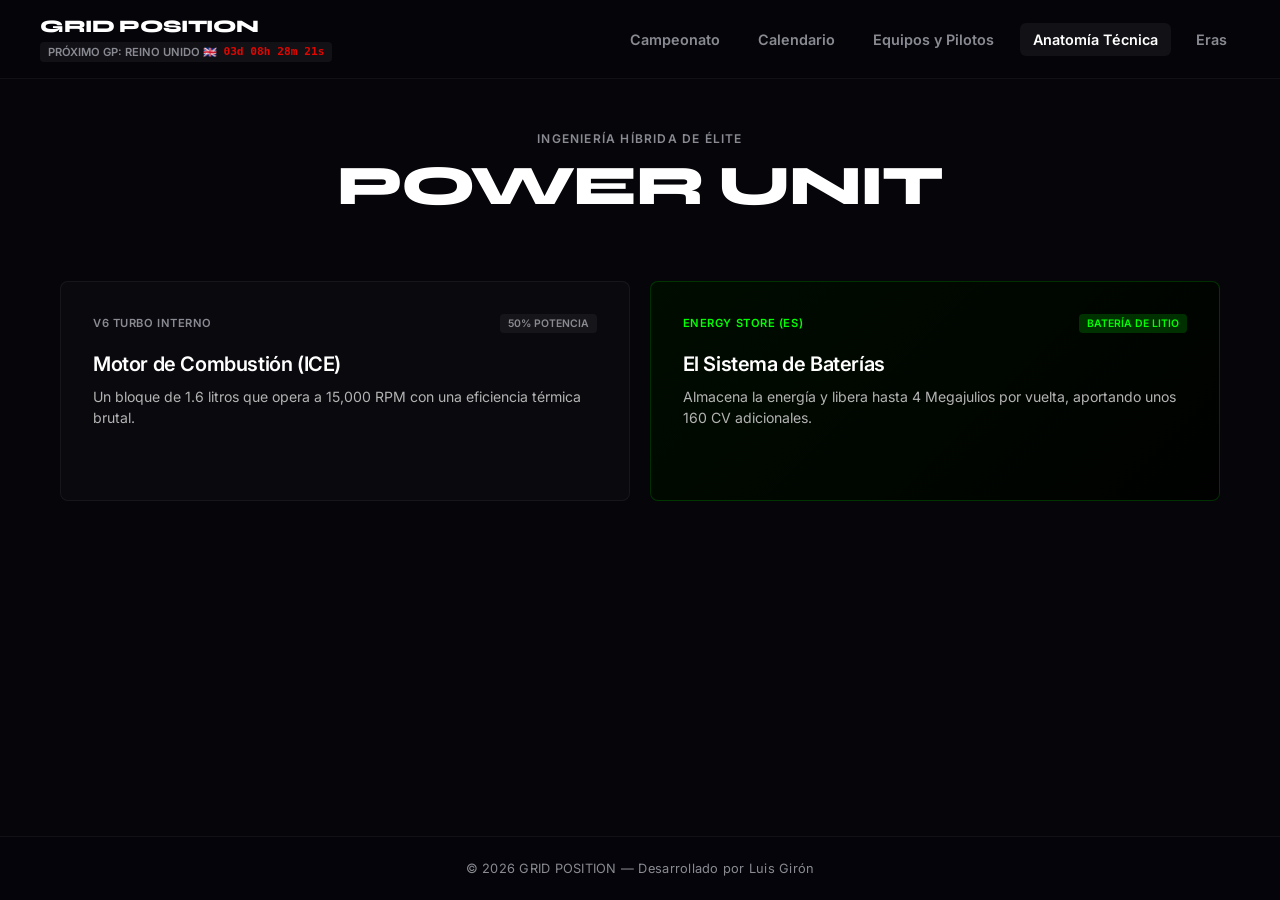
==== anatomia.html @ 63396f9e "Add files via upload" ====
<!DOCTYPE html>
<html lang="es">
<head>
    <meta charset="UTF-8">
    <meta name="viewport" content="width=device-width, initial-scale=1.0">
    <title>Anatomía Técnica — GRID POSITION</title>
    <link rel="stylesheet" href="style.css">
    <link rel="preconnect" href="https://fonts.googleapis.com">
    <link rel="preconnect" href="https://fonts.gstatic.com" crossorigin>
    <link href="https://fonts.googleapis.com/css2?family=Inter:wght@300;400;600&family=Syne:wght@800&display=swap" rel="stylesheet">
</head>
<body>

    <header class="header">
        <div class="container header-layout">
            <div class="header-left">
                <a href="index.html" class="logo">GRID POSITION</a>
                <div class="countdown-widget">
                    <span class="next-race-label">PRÓXIMO GP: REINO UNIDO 🇬🇧</span>
                    <span id="countdown-timer">00d 00h 00m 00s</span>
                </div>
            </div>

            <input type="checkbox" id="menu-toggle" class="menu-checkbox">
            <label for="menu-toggle" class="hamburger-btn">
                <span class="line"></span>
                <span class="line"></span>
            </label>

            <nav class="nav-menu">
                <a href="index.html" class="nav-link">Campeonato</a>
                <a href="calendario.html" class="nav-link">Calendario</a>
                <a href="equipos.html" class="nav-link">Equipos y Pilotos</a>
                <a href="anatomia.html" class="nav-link active">Anatomía Técnica</a>
                <a href="eras.html" class="nav-link">Eras</a>
            </nav>
        </div>
    </header>

    <main>
        <section class="hero-project">
            <div class="container">
                <span class="hero-tag">INGENIERÍA HÍBRIDA DE ÉLITE</span>
                <h1 class="hero-title">POWER UNIT</h1>
            </div>
        </section>

        <section class="section">
            <div class="container">
                <div class="tech-grid">
                    <div class="card-container tech-card">
                        <div class="tech-header">
                            <span class="tech-spec">V6 TURBO INTERNO</span>
                            <span class="tech-percentage">50% POTENCIA</span>
                        </div>
                        <h2 class="component-title">Motor de Combustión (ICE)</h2>
                        <p class="component-description">Un bloque de 1.6 litros que opera a 15,000 RPM con una eficiencia térmica brutal.</p>
                    </div>
                    <div class="card-container tech-card highlight-tech">
                        <div class="tech-header">
                            <span class="tech-spec" style="color: #00ff00;">ENERGY STORE (ES)</span>
                            <span class="tech-percentage" style="background: rgba(0, 225, 0, 0.2); color: #00ff00;">BATERÍA DE LITIO</span>
                        </div>
                        <h2 class="component-title">El Sistema de Baterías</h2>
                        <p class="component-description">Almacena la energía y libera hasta 4 Megajulios por vuelta, aportando unos 160 CV adicionales.</p>
                    </div>
                </div>
            </div>
        </section>
    </main>

    <footer class="footer">
        <div class="container">
            <p>&copy; 2026 GRID POSITION — Desarrollado por Luis Girón</p>
        </div>
    </footer>

    <script src="script.js"></script>
</body>
</html>
---- style.css ----
/* ==========================================================================
   1. VARIABLES, CONFIGURACIÓN BASE Y REINICIO (RESET)
   ========================================================================== */
:root {
    --bg-dark: #05050a;
    --text-pure: #ffffff;
    --text-muted: #8a8a93;
    --border-soft: rgba(254, 255, 255, 0.05);
    --font-sans: 'Inter', sans-serif;
    --font-display: 'Syne', sans-serif;
}

* {
    margin: 0;
    padding: 0;
    box-sizing: border-box;
}

body {
    background-color: var(--bg-dark);
    color: var(--text-pure);
    font-family: var(--font-sans);
    min-height: 100vh;
    display: flex;
    flex-direction: column;
    overflow-x: hidden;
    -webkit-font-smoothing: antialiased;
}

main {
    flex-grow: 1;
}

.container {
    width: 100%;
    max-width: 1200px;
    margin: 0 auto;
    padding: 0 1.25rem;
}

.card-container {
    background-color: rgba(254, 255, 255, 0.02);
    border-radius: 8px;
    padding: 1.5rem;
    transition: transform 0.2s, border-color 0.2s;
}

@media (min-width: 768px) {
    .card-container { padding: 2rem; }
}

.table-responsive-container {
    width: 100%;
    overflow-x: auto;
    -webkit-overflow-scrolling: touch;
    margin-bottom: 1.5rem;
}

/* ==========================================================================
   2. HEADER GLOBAL Y MENÚ HAMBURGUESA INTEGRADO (CSS PURO)
   ========================================================================== */
.header {
    border-bottom: 1px solid var(--border-soft);
    background-color: rgba(5, 5, 10, 0.95);
    backdrop-filter: blur(12px);
    -webkit-backdrop-filter: blur(12px);
    position: sticky;
    top: 0;
    z-index: 100;
}

.header-layout {
    display: flex;
    flex-direction: row;
    justify-content: space-between;
    align-items: center;
    padding: 1rem 0;
    position: relative;
}

.header-left {
    display: flex;
    flex-direction: column;
    align-items: flex-start;
    gap: 0.3rem;
}

.logo {
    font-family: var(--font-display);
    font-weight: 800;
    font-size: 1.1rem;
    color: var(--text-pure);
    text-decoration: none;
    letter-spacing: -0.02em;
}

.countdown-widget {
    display: flex;
    align-items: center;
    gap: 0.4rem;
    background-color: rgba(254, 255, 255, 0.05);
    padding: 0.2rem 0.5rem;
    border-radius: 4px;
    font-size: 0.7rem;
}

.next-race-label { color: var(--text-muted); font-weight: 600; }
#countdown-timer { font-family: monospace; font-weight: 600; color: #e10600; }

/* Controladores mecánicos de la hamburguesa */
.menu-checkbox { display: none; }

.hamburger-btn {
    display: flex;
    flex-direction: column;
    justify-content: space-between;
    width: 24px;
    height: 14px;
    cursor: pointer;
    z-index: 110;
}

.hamburger-btn .line {
    width: 100%;
    height: 2px;
    background-color: var(--text-pure);
    border-radius: 2px;
    transition: transform 0.3s, opacity 0.3s;
}

.nav-menu {
    position: absolute;
    top: 100%;
    left: 0;
    width: 100%;
    background-color: #05050a;
    border-bottom: 1px solid var(--border-soft);
    display: flex;
    flex-direction: column;
    gap: 0.5rem;
    padding: 1.5rem;
    opacity: 0;
    visibility: hidden;
    transform: translateY(-10px);
    transition: opacity 0.3s, transform 0.3s, visibility 0.3s;
}

.nav-link {
    color: var(--text-muted);
    text-decoration: none;
    font-size: 0.95rem;
    font-weight: 600;
    padding: 0.8rem 1rem;
    border-radius: 6px;
    width: 100%;
    display: block;
}

.nav-link:hover, 
.nav-link.active {
    color: var(--text-pure);
    background-color: rgba(254, 255, 255, 0.05);
}

/* Ejecución al pulsar */
.menu-checkbox:checked ~ .nav-menu {
    opacity: 1;
    visibility: visible;
    transform: translateY(0);
}

.menu-checkbox:checked ~ .hamburger-btn .line:nth-child(1) { transform: translateY(6px) rotate(45deg); }
.menu-checkbox:checked ~ .hamburger-btn .line:nth-child(2) { transform: translateY(-6px) rotate(-45deg); }

/* Adaptación a PC */
@media (min-width: 900px) {
    .hamburger-btn { display: none; }
    .nav-menu {
        position: static;
        width: auto;
        background-color: transparent;
        border-bottom: none;
        flex-direction: row;
        gap: 0.8rem;
        padding: 0;
        opacity: 1;
        visibility: visible;
        transform: translateY(0);
    }
    .nav-link { font-size: 0.9rem; padding: 0.5rem 0.8rem; width: auto; display: inline-block; }
}

/* ==========================================================================
   3. SECCIONES COMUNES Y HERO
   ========================================================================== */
.hero-project { padding: 3rem 0 2rem 0; text-align: center; }
.hero-tag { font-size: 0.75rem; font-weight: 600; color: var(--text-muted); letter-spacing: 0.1em; text-transform: uppercase; }
.hero-title { font-size: clamp(1.8rem, 7vw, 3.5rem); font-family: var(--font-display); font-weight: 800; line-height: 1.1; margin-top: 0.5rem; letter-spacing: -0.03em; }
.section { padding: 2rem 0 4rem 0; }

/* ==========================================================================
   PÁGINA 1: ESTILOS DEL CAMPEONATO (TABLAS)
   ========================================================================== */
.f1-table { width: 100%; border-collapse: collapse; text-align: left; font-size: 0.9rem; min-width: 500px; }
.f1-table th, .f1-table td { padding: 1rem; border-bottom: 1px solid var(--border-soft); }
.f1-table th { font-family: var(--font-display); font-weight: 800; font-size: 0.75rem; text-transform: uppercase; color: var(--text-muted); letter-spacing: 0.05em; }
.f1-table tbody tr:hover { background-color: rgba(254, 255, 255, 0.01); }

/* ==========================================================================
   PÁGINA 2: ESTILOS DEL CALENDARIO
   ========================================================================== */
.calendar-layout { display: grid; grid-template-columns: 1fr; gap: 1.2rem; }
@media (min-width: 650px) { .calendar-layout { grid-template-columns: repeat(2, 1fr); } }
@media (min-width: 1024px) { .calendar-layout { grid-template-columns: repeat(3, 1fr); } }

/* ==========================================================================
   PÁGINA 3: ESTILOS DE ANATOMÍA TÉCNICA
   ========================================================================== */
.tech-grid { display: grid; grid-template-columns: 1fr; gap: 1.2rem; }
@media (min-width: 650px) { .tech-grid { grid-template-columns: 1fr 1fr; } }
.tech-card { display: flex; flex-direction: column; justify-content: flex-start; min-height: 220px; border: 1px solid var(--border-soft); }
.highlight-tech { border: 1px solid rgba(0, 225, 0, 0.2); background: linear-gradient(135deg, #000c00 0%, #000100 100%); }
.tech-header { display: flex; justify-content: space-between; align-items: center; margin-bottom: 1.2rem; }
.tech-spec { font-size: 0.7rem; font-weight: 600; color: var(--text-muted); letter-spacing: 0.05em; }
.tech-percentage { font-size: 0.65rem; font-weight: 600; padding: 0.2rem 0.5rem; border-radius: 4px; background-color: rgba(254, 255, 255, 0.05); color: var(--text-muted); }
.component-title { font-size: 1.25rem; font-weight: 600; letter-spacing: -0.02em; margin-bottom: 0.6rem; }
.component-description { font-size: 0.88rem; line-height: 1.5; color: #b3b3b3; }

/* ==========================================================================
   PÁGINA 4: ESTILOS DE ERAS
   ========================================================================== */
.eras-layout { display: grid; grid-template-columns: 1fr; gap: 1.5rem; }
@media (min-width: 992px) { .eras-layout { grid-template-columns: 1fr 1fr; gap: 2.5rem; } }
.era-card { display: flex; flex-direction: column; justify-content: space-between; min-height: 300px; border: 1px solid var(--border-soft); }
.highlight-era { border: 1px solid rgba(225, 6, 0, 0.15); background: linear-gradient(135deg, #150202 0%, #000100 100%); }
.era-header { display: flex; justify-content: space-between; align-items: center; margin-bottom: 1.2rem; }
.era-years { font-size: 0.75rem; font-weight: 600; color: var(--text-muted); letter-spacing: 0.05em; }
.era-badge { font-size: 0.65rem; font-weight: 600; padding: 0.2rem 0.5rem; border-radius: 4px; }
.classic-badge { background-color: rgba(254, 255, 255, 0.05); color: var(--text-muted); }
.modern-badge { background-color: rgba(225, 6, 0, 0.15); color: #e10600; }
.era-title-text { font-size: 1.3rem; font-weight: 600; letter-spacing: -0.02em; margin-bottom: 0.8rem; }
.era-description { font-size: 0.88rem; line-height: 1.5; color: #b3b3b3; margin-bottom: 1.5rem; flex-grow: 1; }

/* ==========================================================================
   PÁGINA 5: ESTILOS DE EQUIPOS Y PILOTOS
   ========================================================================== */
.grid-teams { display: grid; grid-template-columns: 1fr; gap: 1.5rem; }
@media (min-width: 650px) { .grid-teams { grid-template-columns: 1fr 1fr; } }
.team-card { border: 1px solid var(--border-soft); border-radius: 8px; display: flex; flex-direction: column; justify-content: space-between; min-height: 250px; }

.bg-redbull  { background: linear-gradient(135deg, #071221 0%, #020205 100%); border-left: 4px solid #3671c6; }
.bg-ferrari  { background: linear-gradient(135deg, #1f0202 0%, #020205 100%); border-left: 4px solid #e10600; }
.bg-mclaren  { background: linear-gradient(135deg, #1f1002 0%, #020205 100%); border-left: 4px solid #ff8000; }
.bg-mercedes { background: linear-gradient(135deg, #021f1b 0%, #020205 100%); border-left: 4px solid #27f4d2; }
.bg-aston    { background: linear-gradient(135deg, #011410 0%, #020205 100%); border-left: 4px solid #006f62; }
.bg-vcarb    { background: linear-gradient(135deg, #0a1433 0%, #020205 100%); border-left: 4px solid #5269ff; }
.bg-haas     { background: linear-gradient(135deg, #141417 0%, #020205 100%); border-left: 4px solid #ef1b24; }
.bg-alpine   { background: linear-gradient(135deg, #02141f 0%, #020205 100%); border-left: 4px solid #ff87bc; }
.bg-williams { background: linear-gradient(135deg, #030d1c 0%, #020205 100%); border-left: 4px solid #00a0de; }
.bg-sauber   { background: linear-gradient(135deg, #0b1a02 0%, #020205 100%); border-left: 4px solid #52e213; }

.team-info { margin-bottom: 1.2rem; }
.team-header-main { display: flex; justify-content: space-between; align-items: flex-start; gap: 0.5rem; }
.team-name { font-size: 1.2rem; font-weight: 600; letter-spacing: -0.02em; line-height: 1.2; }
.team-total-points { font-size: 0.85rem; font-weight: 800; font-family: var(--font-display); color: var(--text-pure); background-color: rgba(254, 255, 255, 0.08); padding: 0.25rem 0.5rem; border-radius: 4px; white-space: nowrap; }
.team-base { font-size: 0.78rem; color: var(--text-muted); margin-top: 0.3rem; }
.drivers-list { display: flex; flex-direction: column; gap: 1rem; border-top: 1px solid rgba(254, 255, 255, 0.08); padding-top: 1rem; }
.driver-card-inner { display: flex; flex-direction: column; }
.driver-main-row { display: flex; justify-content: space-between; align-items: center; }
.driver-name { font-size: 0.9rem; font-weight: 600; color: var(--text-pure); }
.driver-pts { font-size: 0.85rem; font-family: monospace; color: #c5c5ca; }
.driver-last-win { font-size: 0.72rem; color: var(--text-muted); font-style: italic; margin-top: 0.1rem; }

/* ==========================================================================
   6. FOOTER GLOBAL
   ========================================================================== */
.footer { border-top: 1px solid var(--border-soft); padding: 1.5rem 0; text-align: center; background-color: rgba(5, 5, 10, 0.5); }
.footer p { font-size: 0.8rem; color: var(--text-muted); font-weight: 400; letter-spacing: 0.02em; }
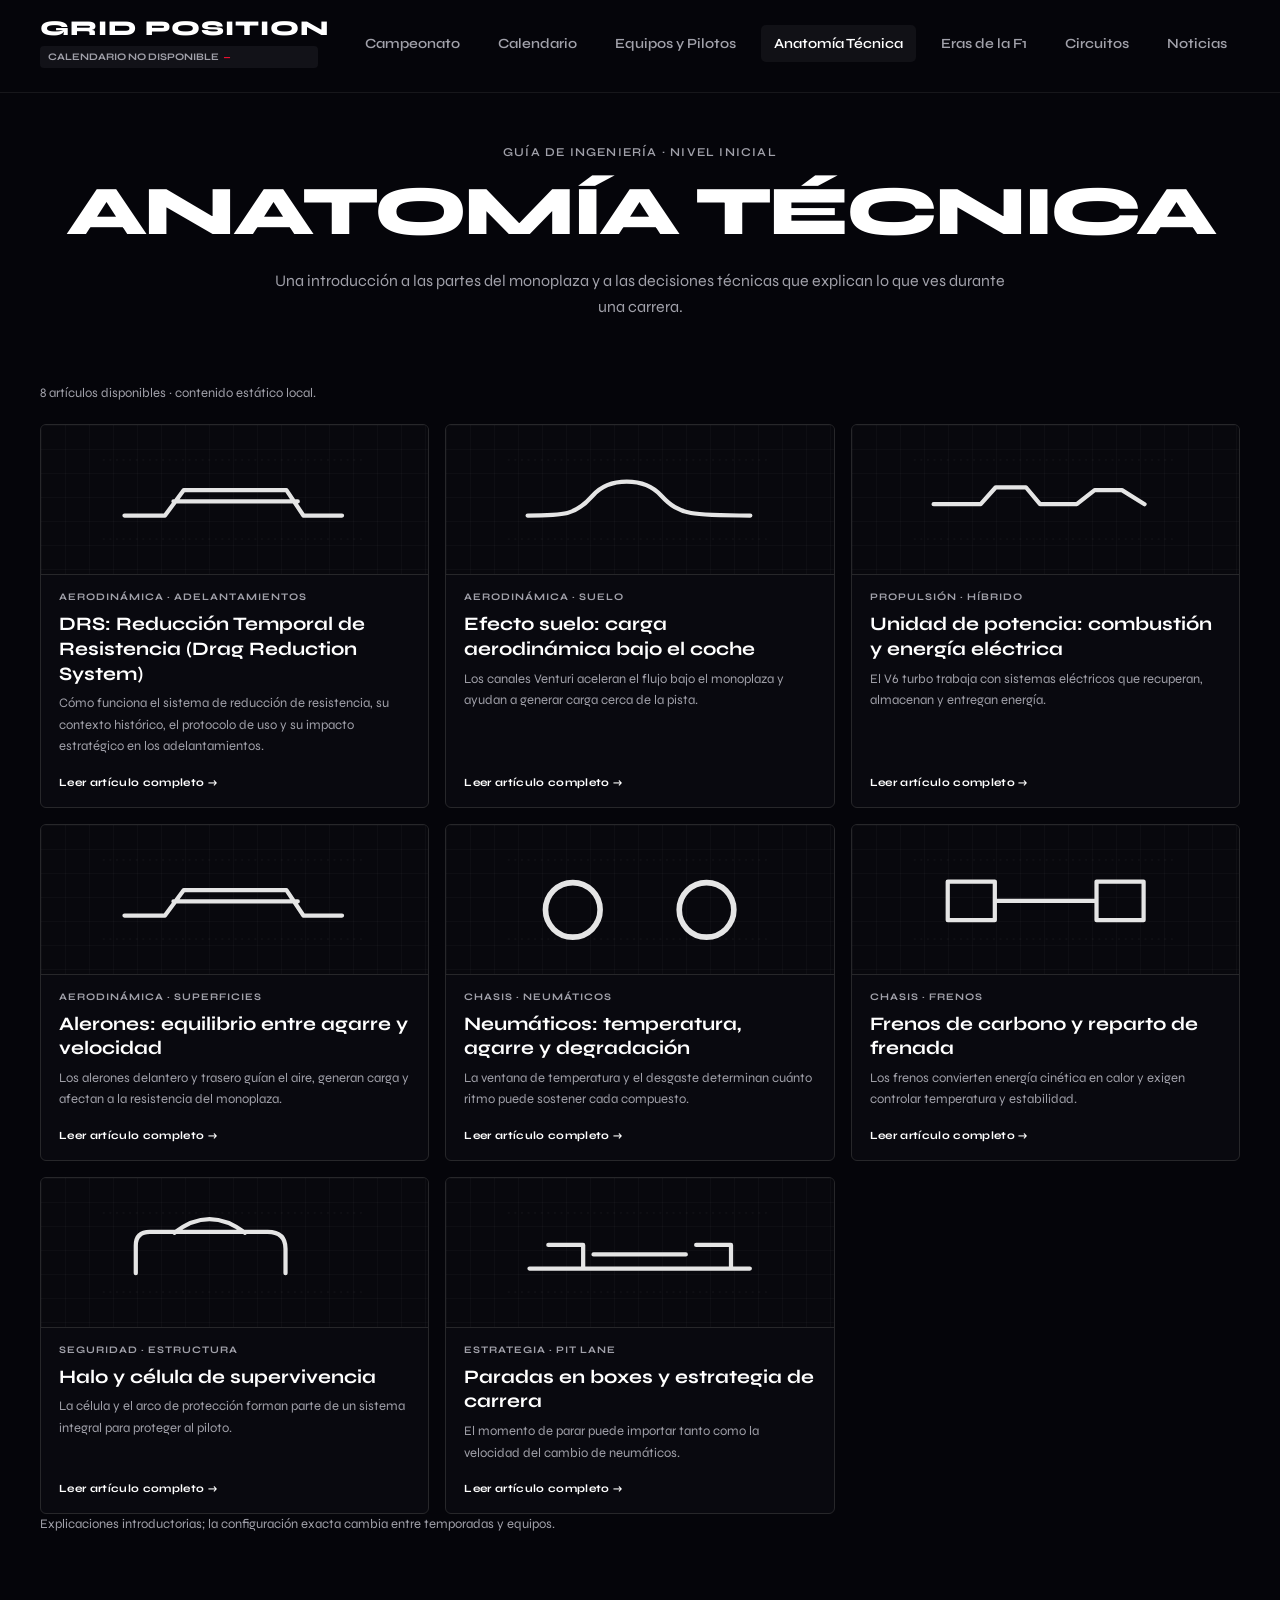
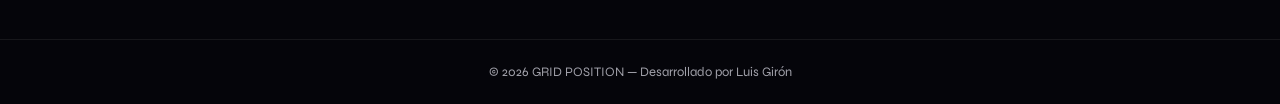
==== commit 024438ae: "Replace site with current GridPosition project" ====
--- a/anatomia.html
+++ b/anatomia.html
@@ -1,80 +1,27 @@
-<!DOCTYPE html>
-<html lang="es">
-<head>
-    <meta charset="UTF-8">
-    <meta name="viewport" content="width=device-width, initial-scale=1.0">
-    <title>Anatomía Técnica — GRID POSITION</title>
-    <link rel="stylesheet" href="style.css">
-    <link rel="preconnect" href="https://fonts.googleapis.com">
-    <link rel="preconnect" href="https://fonts.gstatic.com" crossorigin>
-    <link href="https://fonts.googleapis.com/css2?family=Inter:wght@300;400;600&family=Syne:wght@800&display=swap" rel="stylesheet">
-</head>
-<body>
-
-    <header class="header">
-        <div class="container header-layout">
-            <div class="header-left">
-                <a href="index.html" class="logo">GRID POSITION</a>
-                <div class="countdown-widget">
-                    <span class="next-race-label">PRÓXIMO GP: REINO UNIDO 🇬🇧</span>
-                    <span id="countdown-timer">00d 00h 00m 00s</span>
-                </div>
-            </div>
-
-            <input type="checkbox" id="menu-toggle" class="menu-checkbox">
-            <label for="menu-toggle" class="hamburger-btn">
-                <span class="line"></span>
-                <span class="line"></span>
-            </label>
-
-            <nav class="nav-menu">
-                <a href="index.html" class="nav-link">Campeonato</a>
-                <a href="calendario.html" class="nav-link">Calendario</a>
-                <a href="equipos.html" class="nav-link">Equipos y Pilotos</a>
-                <a href="anatomia.html" class="nav-link active">Anatomía Técnica</a>
-                <a href="eras.html" class="nav-link">Eras</a>
-            </nav>
-        </div>
-    </header>
-
-    <main>
-        <section class="hero-project">
-            <div class="container">
-                <span class="hero-tag">INGENIERÍA HÍBRIDA DE ÉLITE</span>
-                <h1 class="hero-title">POWER UNIT</h1>
-            </div>
-        </section>
-
-        <section class="section">
-            <div class="container">
-                <div class="tech-grid">
-                    <div class="card-container tech-card">
-                        <div class="tech-header">
-                            <span class="tech-spec">V6 TURBO INTERNO</span>
-                            <span class="tech-percentage">50% POTENCIA</span>
-                        </div>
-                        <h2 class="component-title">Motor de Combustión (ICE)</h2>
-                        <p class="component-description">Un bloque de 1.6 litros que opera a 15,000 RPM con una eficiencia térmica brutal.</p>
-                    </div>
-                    <div class="card-container tech-card highlight-tech">
-                        <div class="tech-header">
-                            <span class="tech-spec" style="color: #00ff00;">ENERGY STORE (ES)</span>
-                            <span class="tech-percentage" style="background: rgba(0, 225, 0, 0.2); color: #00ff00;">BATERÍA DE LITIO</span>
-                        </div>
-                        <h2 class="component-title">El Sistema de Baterías</h2>
-                        <p class="component-description">Almacena la energía y libera hasta 4 Megajulios por vuelta, aportando unos 160 CV adicionales.</p>
-                    </div>
-                </div>
-            </div>
-        </section>
-    </main>
-
-    <footer class="footer">
-        <div class="container">
-            <p>&copy; 2026 GRID POSITION — Desarrollado por Luis Girón</p>
-        </div>
-    </footer>
-
-    <script src="script.js"></script>
-</body>
-</html>+<!doctype html>
+<html lang="es">
+<head>
+    <meta charset="utf-8"><meta name="viewport" content="width=device-width, initial-scale=1"><meta name="theme-color" content="#05050A">
+    <title>Anatomía técnica — GRID POSITION</title><link rel="icon" type="image/svg+xml" href="favicon.svg"><link rel="preconnect" href="https://fonts.googleapis.com"><link rel="preconnect" href="https://fonts.gstatic.com" crossorigin><link href="https://fonts.googleapis.com/css2?family=Syne:wght@400..800&display=swap" rel="stylesheet"><link rel="stylesheet" href="style.css">
+</head>
+<body class="static-content-page">
+    <a class="skip-link" href="#main-content">Saltar al contenido</a>
+    <header class="site-header"><div class="container header-inner">
+        <div class="brand-block"><a class="brand" href="index.html">GRID POSITION</a><div class="countdown-widget"><span class="next-race-label">Cargando archivo local…</span><span id="countdown-timer" class="countdown-value">—</span></div></div>
+        <input class="menu-checkbox" type="checkbox" id="menu-toggle" aria-label="Abrir menú"><label class="hamburger" for="menu-toggle" aria-hidden="true"><span></span><span></span><span class="sr-only">Menú</span></label>
+        <nav class="main-nav" aria-label="Navegación principal">
+            <a class="nav-link" href="index.html">Campeonato</a><a class="nav-link" href="calendario.html">Calendario</a><a class="nav-link" href="equipos.html">Equipos y Pilotos</a><a class="nav-link" href="anatomia.html" aria-current="page">Anatomía Técnica</a><a class="nav-link" href="eras.html">Eras de la F1</a><a class="nav-link" href="circuitos.html">Circuitos</a><a class="nav-link" href="noticias.html">Noticias</a>
+        </nav>
+    </div></header>
+    <main id="main-content">
+        <section class="hero"><div class="container"><span class="eyebrow">GUÍA DE INGENIERÍA · NIVEL INICIAL</span><h1 class="page-title">Anatomía técnica</h1><p class="page-intro">Una introducción a las partes del monoplaza y a las decisiones técnicas que explican lo que ves durante una carrera.</p></div></section>
+        <section class="section"><div class="container">
+            <p id="technology-status" class="data-status" role="status">Cargando guías técnicas locales…</p>
+            <div id="technology-list" class="blog-grid"></div>
+            <p class="data-note">Explicaciones introductorias; la configuración exacta cambia entre temporadas y equipos.</p>
+        </div></section>
+    </main>
+    <footer class="footer"><div class="container"><p>© 2026 GRID POSITION — Desarrollado por Luis Girón</p></div></footer>
+    <script src="f1-data.js"></script><script src="blog-data.js"></script><script src="site.js"></script>
+</body>
+</html>
--- a/style.css
+++ b/style.css
@@ -1,278 +1,447 @@
-/* ==========================================================================
-   1. VARIABLES, CONFIGURACIÓN BASE Y REINICIO (RESET)
-   ========================================================================== */
-:root {
-    --bg-dark: #05050a;
-    --text-pure: #ffffff;
-    --text-muted: #8a8a93;
-    --border-soft: rgba(254, 255, 255, 0.05);
-    --font-sans: 'Inter', sans-serif;
-    --font-display: 'Syne', sans-serif;
-}
-
-* {
-    margin: 0;
-    padding: 0;
-    box-sizing: border-box;
-}
-
-body {
-    background-color: var(--bg-dark);
-    color: var(--text-pure);
-    font-family: var(--font-sans);
-    min-height: 100vh;
-    display: flex;
-    flex-direction: column;
-    overflow-x: hidden;
-    -webkit-font-smoothing: antialiased;
-}
-
-main {
-    flex-grow: 1;
-}
-
-.container {
-    width: 100%;
-    max-width: 1200px;
-    margin: 0 auto;
-    padding: 0 1.25rem;
-}
-
-.card-container {
-    background-color: rgba(254, 255, 255, 0.02);
-    border-radius: 8px;
-    padding: 1.5rem;
-    transition: transform 0.2s, border-color 0.2s;
-}
-
-@media (min-width: 768px) {
-    .card-container { padding: 2rem; }
-}
-
-.table-responsive-container {
-    width: 100%;
-    overflow-x: auto;
-    -webkit-overflow-scrolling: touch;
-    margin-bottom: 1.5rem;
-}
-
-/* ==========================================================================
-   2. HEADER GLOBAL Y MENÚ HAMBURGUESA INTEGRADO (CSS PURO)
-   ========================================================================== */
-.header {
-    border-bottom: 1px solid var(--border-soft);
-    background-color: rgba(5, 5, 10, 0.95);
-    backdrop-filter: blur(12px);
-    -webkit-backdrop-filter: blur(12px);
-    position: sticky;
-    top: 0;
-    z-index: 100;
-}
-
-.header-layout {
-    display: flex;
-    flex-direction: row;
-    justify-content: space-between;
-    align-items: center;
-    padding: 1rem 0;
-    position: relative;
-}
-
-.header-left {
-    display: flex;
-    flex-direction: column;
-    align-items: flex-start;
-    gap: 0.3rem;
-}
-
-.logo {
-    font-family: var(--font-display);
-    font-weight: 800;
-    font-size: 1.1rem;
-    color: var(--text-pure);
-    text-decoration: none;
-    letter-spacing: -0.02em;
-}
-
-.countdown-widget {
-    display: flex;
-    align-items: center;
-    gap: 0.4rem;
-    background-color: rgba(254, 255, 255, 0.05);
-    padding: 0.2rem 0.5rem;
-    border-radius: 4px;
-    font-size: 0.7rem;
-}
-
-.next-race-label { color: var(--text-muted); font-weight: 600; }
-#countdown-timer { font-family: monospace; font-weight: 600; color: #e10600; }
-
-/* Controladores mecánicos de la hamburguesa */
-.menu-checkbox { display: none; }
-
-.hamburger-btn {
-    display: flex;
-    flex-direction: column;
-    justify-content: space-between;
-    width: 24px;
-    height: 14px;
-    cursor: pointer;
-    z-index: 110;
-}
-
-.hamburger-btn .line {
-    width: 100%;
-    height: 2px;
-    background-color: var(--text-pure);
-    border-radius: 2px;
-    transition: transform 0.3s, opacity 0.3s;
-}
-
-.nav-menu {
-    position: absolute;
-    top: 100%;
-    left: 0;
-    width: 100%;
-    background-color: #05050a;
-    border-bottom: 1px solid var(--border-soft);
-    display: flex;
-    flex-direction: column;
-    gap: 0.5rem;
-    padding: 1.5rem;
-    opacity: 0;
-    visibility: hidden;
-    transform: translateY(-10px);
-    transition: opacity 0.3s, transform 0.3s, visibility 0.3s;
-}
-
-.nav-link {
-    color: var(--text-muted);
-    text-decoration: none;
-    font-size: 0.95rem;
-    font-weight: 600;
-    padding: 0.8rem 1rem;
-    border-radius: 6px;
-    width: 100%;
-    display: block;
-}
-
-.nav-link:hover, 
-.nav-link.active {
-    color: var(--text-pure);
-    background-color: rgba(254, 255, 255, 0.05);
-}
-
-/* Ejecución al pulsar */
-.menu-checkbox:checked ~ .nav-menu {
-    opacity: 1;
-    visibility: visible;
-    transform: translateY(0);
-}
-
-.menu-checkbox:checked ~ .hamburger-btn .line:nth-child(1) { transform: translateY(6px) rotate(45deg); }
-.menu-checkbox:checked ~ .hamburger-btn .line:nth-child(2) { transform: translateY(-6px) rotate(-45deg); }
-
-/* Adaptación a PC */
-@media (min-width: 900px) {
-    .hamburger-btn { display: none; }
-    .nav-menu {
-        position: static;
-        width: auto;
-        background-color: transparent;
-        border-bottom: none;
-        flex-direction: row;
-        gap: 0.8rem;
-        padding: 0;
-        opacity: 1;
-        visibility: visible;
-        transform: translateY(0);
-    }
-    .nav-link { font-size: 0.9rem; padding: 0.5rem 0.8rem; width: auto; display: inline-block; }
-}
-
-/* ==========================================================================
-   3. SECCIONES COMUNES Y HERO
-   ========================================================================== */
-.hero-project { padding: 3rem 0 2rem 0; text-align: center; }
-.hero-tag { font-size: 0.75rem; font-weight: 600; color: var(--text-muted); letter-spacing: 0.1em; text-transform: uppercase; }
-.hero-title { font-size: clamp(1.8rem, 7vw, 3.5rem); font-family: var(--font-display); font-weight: 800; line-height: 1.1; margin-top: 0.5rem; letter-spacing: -0.03em; }
-.section { padding: 2rem 0 4rem 0; }
-
-/* ==========================================================================
-   PÁGINA 1: ESTILOS DEL CAMPEONATO (TABLAS)
-   ========================================================================== */
-.f1-table { width: 100%; border-collapse: collapse; text-align: left; font-size: 0.9rem; min-width: 500px; }
-.f1-table th, .f1-table td { padding: 1rem; border-bottom: 1px solid var(--border-soft); }
-.f1-table th { font-family: var(--font-display); font-weight: 800; font-size: 0.75rem; text-transform: uppercase; color: var(--text-muted); letter-spacing: 0.05em; }
-.f1-table tbody tr:hover { background-color: rgba(254, 255, 255, 0.01); }
-
-/* ==========================================================================
-   PÁGINA 2: ESTILOS DEL CALENDARIO
-   ========================================================================== */
-.calendar-layout { display: grid; grid-template-columns: 1fr; gap: 1.2rem; }
-@media (min-width: 650px) { .calendar-layout { grid-template-columns: repeat(2, 1fr); } }
-@media (min-width: 1024px) { .calendar-layout { grid-template-columns: repeat(3, 1fr); } }
-
-/* ==========================================================================
-   PÁGINA 3: ESTILOS DE ANATOMÍA TÉCNICA
-   ========================================================================== */
-.tech-grid { display: grid; grid-template-columns: 1fr; gap: 1.2rem; }
-@media (min-width: 650px) { .tech-grid { grid-template-columns: 1fr 1fr; } }
-.tech-card { display: flex; flex-direction: column; justify-content: flex-start; min-height: 220px; border: 1px solid var(--border-soft); }
-.highlight-tech { border: 1px solid rgba(0, 225, 0, 0.2); background: linear-gradient(135deg, #000c00 0%, #000100 100%); }
-.tech-header { display: flex; justify-content: space-between; align-items: center; margin-bottom: 1.2rem; }
-.tech-spec { font-size: 0.7rem; font-weight: 600; color: var(--text-muted); letter-spacing: 0.05em; }
-.tech-percentage { font-size: 0.65rem; font-weight: 600; padding: 0.2rem 0.5rem; border-radius: 4px; background-color: rgba(254, 255, 255, 0.05); color: var(--text-muted); }
-.component-title { font-size: 1.25rem; font-weight: 600; letter-spacing: -0.02em; margin-bottom: 0.6rem; }
-.component-description { font-size: 0.88rem; line-height: 1.5; color: #b3b3b3; }
-
-/* ==========================================================================
-   PÁGINA 4: ESTILOS DE ERAS
-   ========================================================================== */
-.eras-layout { display: grid; grid-template-columns: 1fr; gap: 1.5rem; }
-@media (min-width: 992px) { .eras-layout { grid-template-columns: 1fr 1fr; gap: 2.5rem; } }
-.era-card { display: flex; flex-direction: column; justify-content: space-between; min-height: 300px; border: 1px solid var(--border-soft); }
-.highlight-era { border: 1px solid rgba(225, 6, 0, 0.15); background: linear-gradient(135deg, #150202 0%, #000100 100%); }
-.era-header { display: flex; justify-content: space-between; align-items: center; margin-bottom: 1.2rem; }
-.era-years { font-size: 0.75rem; font-weight: 600; color: var(--text-muted); letter-spacing: 0.05em; }
-.era-badge { font-size: 0.65rem; font-weight: 600; padding: 0.2rem 0.5rem; border-radius: 4px; }
-.classic-badge { background-color: rgba(254, 255, 255, 0.05); color: var(--text-muted); }
-.modern-badge { background-color: rgba(225, 6, 0, 0.15); color: #e10600; }
-.era-title-text { font-size: 1.3rem; font-weight: 600; letter-spacing: -0.02em; margin-bottom: 0.8rem; }
-.era-description { font-size: 0.88rem; line-height: 1.5; color: #b3b3b3; margin-bottom: 1.5rem; flex-grow: 1; }
-
-/* ==========================================================================
-   PÁGINA 5: ESTILOS DE EQUIPOS Y PILOTOS
-   ========================================================================== */
-.grid-teams { display: grid; grid-template-columns: 1fr; gap: 1.5rem; }
-@media (min-width: 650px) { .grid-teams { grid-template-columns: 1fr 1fr; } }
-.team-card { border: 1px solid var(--border-soft); border-radius: 8px; display: flex; flex-direction: column; justify-content: space-between; min-height: 250px; }
-
-.bg-redbull  { background: linear-gradient(135deg, #071221 0%, #020205 100%); border-left: 4px solid #3671c6; }
-.bg-ferrari  { background: linear-gradient(135deg, #1f0202 0%, #020205 100%); border-left: 4px solid #e10600; }
-.bg-mclaren  { background: linear-gradient(135deg, #1f1002 0%, #020205 100%); border-left: 4px solid #ff8000; }
-.bg-mercedes { background: linear-gradient(135deg, #021f1b 0%, #020205 100%); border-left: 4px solid #27f4d2; }
-.bg-aston    { background: linear-gradient(135deg, #011410 0%, #020205 100%); border-left: 4px solid #006f62; }
-.bg-vcarb    { background: linear-gradient(135deg, #0a1433 0%, #020205 100%); border-left: 4px solid #5269ff; }
-.bg-haas     { background: linear-gradient(135deg, #141417 0%, #020205 100%); border-left: 4px solid #ef1b24; }
-.bg-alpine   { background: linear-gradient(135deg, #02141f 0%, #020205 100%); border-left: 4px solid #ff87bc; }
-.bg-williams { background: linear-gradient(135deg, #030d1c 0%, #020205 100%); border-left: 4px solid #00a0de; }
-.bg-sauber   { background: linear-gradient(135deg, #0b1a02 0%, #020205 100%); border-left: 4px solid #52e213; }
-
-.team-info { margin-bottom: 1.2rem; }
-.team-header-main { display: flex; justify-content: space-between; align-items: flex-start; gap: 0.5rem; }
-.team-name { font-size: 1.2rem; font-weight: 600; letter-spacing: -0.02em; line-height: 1.2; }
-.team-total-points { font-size: 0.85rem; font-weight: 800; font-family: var(--font-display); color: var(--text-pure); background-color: rgba(254, 255, 255, 0.08); padding: 0.25rem 0.5rem; border-radius: 4px; white-space: nowrap; }
-.team-base { font-size: 0.78rem; color: var(--text-muted); margin-top: 0.3rem; }
-.drivers-list { display: flex; flex-direction: column; gap: 1rem; border-top: 1px solid rgba(254, 255, 255, 0.08); padding-top: 1rem; }
-.driver-card-inner { display: flex; flex-direction: column; }
-.driver-main-row { display: flex; justify-content: space-between; align-items: center; }
-.driver-name { font-size: 0.9rem; font-weight: 600; color: var(--text-pure); }
-.driver-pts { font-size: 0.85rem; font-family: monospace; color: #c5c5ca; }
-.driver-last-win { font-size: 0.72rem; color: var(--text-muted); font-style: italic; margin-top: 0.1rem; }
-
-/* ==========================================================================
-   6. FOOTER GLOBAL
-   ========================================================================== */
-.footer { border-top: 1px solid var(--border-soft); padding: 1.5rem 0; text-align: center; background-color: rgba(5, 5, 10, 0.5); }
-.footer p { font-size: 0.8rem; color: var(--text-muted); font-weight: 400; letter-spacing: 0.02em; }+:root {
+    color-scheme: dark;
+    --bg: #05050a;
+    --surface: #09090f;
+    --surface-raised: #101015;
+    --white: #ffffff;
+    --muted: #a1a1aa;
+    --border: #27272a;
+    --red: #ed1131;
+    --font: "Syne", sans-serif;
+    --display: "Syne", sans-serif;
+}
+
+* { box-sizing: border-box; }
+.sr-only {
+    position: absolute;
+    width: 1px;
+    height: 1px;
+    overflow: hidden;
+    clip: rect(0, 0, 0, 0);
+    white-space: nowrap;
+    clip-path: inset(50%);
+}
+html { min-width: 320px; background: var(--bg); scroll-behavior: smooth; }
+body {
+    display: flex;
+    min-height: 100vh;
+    flex-direction: column;
+    margin: 0;
+    background: var(--bg);
+    color: var(--white);
+    font-family: var(--font);
+    -webkit-font-smoothing: antialiased;
+}
+main { flex: 1; }
+a { color: inherit; }
+a:focus-visible, button:focus-visible, input:focus-visible + .hamburger {
+    outline: 2px solid var(--white);
+    outline-offset: 4px;
+}
+.container { width: min(100% - 40px, 1200px); margin-inline: auto; }
+.skip-link {
+    position: absolute;
+    z-index: 1000;
+    top: 8px;
+    left: 8px;
+    padding: 12px 16px;
+    transform: translateY(-160%);
+    background: var(--white);
+    color: var(--bg);
+}
+.skip-link:focus { transform: translateY(0); }
+
+.site-header {
+    position: relative;
+    z-index: 10;
+    border-bottom: 1px solid rgba(255, 255, 255, .07);
+}
+.header-inner {
+    display: flex;
+    min-height: 92px;
+    align-items: center;
+    justify-content: space-between;
+    gap: 32px;
+    padding-block: 10px 16px;
+}
+.brand-block { display: flex; flex: 0 0 auto; flex-direction: column; gap: 7px; }
+.brand {
+    width: max-content;
+    font-family: var(--display);
+    font-size: 21px;
+    font-weight: 800;
+    letter-spacing: .035em;
+    line-height: 1;
+    text-decoration: none;
+    transform: scaleX(1.04);
+    transform-origin: left;
+}
+.countdown-widget {
+    display: flex;
+    max-width: 310px;
+    align-items: center;
+    gap: 5px;
+    overflow: hidden;
+    border-radius: 4px;
+    padding: 5px 8px;
+    background: #121218;
+    color: var(--muted);
+    font-size: 10px;
+    font-weight: 700;
+    white-space: nowrap;
+}
+.next-race-label { overflow: hidden; text-overflow: ellipsis; }
+.countdown-value { flex: 0 0 auto; color: var(--red); font-family: monospace; }
+.menu-checkbox { position: absolute; width: 1px; height: 1px; clip: rect(0 0 0 0); }
+.hamburger { display: none; }
+.main-nav { display: flex; align-items: center; gap: 12px; }
+.nav-link {
+    display: inline-block;
+    border-radius: 5px;
+    padding: 10px 13px;
+    color: var(--muted);
+    font-size: 14px;
+    font-weight: 600;
+    text-decoration: none;
+    transition: color .2s ease, background-color .2s ease;
+}
+.nav-link:hover, .nav-link[aria-current="page"] { background: #111116; color: var(--white); }
+
+.hero { padding: 50px 0 43px; text-align: center; }
+.eyebrow {
+    display: block;
+    color: var(--muted);
+    font-size: 12px;
+    font-weight: 600;
+    letter-spacing: .1em;
+    line-height: 1.5;
+    text-transform: uppercase;
+}
+.page-title {
+    margin: 13px 0 0;
+    font-family: var(--display);
+    font-size: clamp(36px, 6.2vw, 70px);
+    font-weight: 800;
+    letter-spacing: -.035em;
+    line-height: 1.08;
+    text-transform: uppercase;
+}
+.page-intro {
+    max-width: 740px;
+    margin: 18px auto 0;
+    color: var(--muted);
+    font-size: 16px;
+    line-height: 1.65;
+}
+.section { padding: 20px 0 84px; }
+.section-heading {
+    margin: 0 0 18px;
+    font-family: var(--display);
+    font-size: clamp(20px, 3vw, 30px);
+    letter-spacing: -.02em;
+}
+.section-lead { margin: 0 0 24px; color: var(--muted); line-height: 1.65; }
+.data-note, .data-status {
+    margin: 0 0 20px;
+    color: var(--muted);
+    font-size: 13px;
+    line-height: 1.6;
+}
+.data-status:empty { display: none; }
+.text-link { text-underline-offset: 3px; text-decoration-thickness: 1px; }
+.text-link:hover { opacity: .75; }
+
+.table-scroll { overflow-x: auto; border-top: 1px solid var(--border); }
+.standings-table { width: 100%; border-collapse: collapse; text-align: left; }
+.standings-table th {
+    padding: 15px 14px;
+    color: var(--muted);
+    font-family: var(--display);
+    font-size: 12px;
+    letter-spacing: .08em;
+}
+.standings-table td {
+    border-top: 1px solid var(--border);
+    padding: 15px 14px;
+    font-size: 15px;
+}
+.standings-table tbody tr { transition: background-color .2s ease; }
+.standings-table tbody tr:hover { background: rgba(255, 255, 255, .025); }
+.standings-table a { text-decoration: none; }
+.standings-table a:hover { text-decoration: underline; }
+.standings-table td:first-child, .standings-table th:first-child { width: 16%; }
+.standings-table td:nth-child(2), .standings-table th:nth-child(2) { width: 30%; }
+.standings-table td:nth-child(3), .standings-table th:nth-child(3) { width: 34%; }
+.standings-table td:last-child, .standings-table th:last-child { width: 20%; }
+
+.data-grid { display: grid; grid-template-columns: repeat(2, minmax(0, 1fr)); gap: 18px; }
+.team-card {
+    min-width: 0;
+    border: 1px solid var(--border);
+    border-left: 5px solid var(--team-color, #777);
+    border-radius: 6px;
+    padding: 19px 20px 16px;
+    background: linear-gradient(110deg, color-mix(in srgb, var(--team-color, #777) 10%, #09090f), #09090f 55%);
+    transition: border-color .2s ease, transform .2s ease;
+}
+.team-card:hover { border-top-color: color-mix(in srgb, var(--team-color, #777) 55%, var(--border)); transform: translateY(-2px); }
+.team-card-heading { display: flex; align-items: flex-start; justify-content: space-between; gap: 12px; }
+.team-card-identity { flex: 1; min-width: 0; }
+.team-card h2 { margin: 0; font-family: var(--display); font-size: 16px; font-weight: 600; }
+.team-card h2 a { text-decoration: none; }
+.team-card h2 a:hover { text-decoration: underline; }
+.team-base, .entity-meta { margin: 7px 0 0; color: var(--muted); font-size: 11px; }
+.points-badge { flex: 0 0 auto; border-radius: 4px; padding: 5px 8px; background: rgba(255, 255, 255, .08); font-family: var(--display); font-size: 10px; letter-spacing: .06em; }
+.team-driver-list { margin: 17px 0 0; padding: 0; list-style: none; }
+.team-driver-list li { border-top: 1px solid rgba(255, 255, 255, .09); padding: 10px 0 7px; }
+.team-driver-main { display: flex; align-items: baseline; justify-content: space-between; gap: 12px; }
+.team-driver-main a { font-size: 12px; text-decoration: none; }
+.team-driver-main a:hover { text-decoration: underline; }
+.driver-points { color: var(--muted); font-size: 10px; white-space: nowrap; }
+.driver-meta { margin: 4px 0 0; color: var(--muted); font-size: 9px; }
+.team-detail-grid { display: grid; grid-template-columns: 1fr 1fr; gap: 18px; }
+.detail-panel { border: 1px solid var(--border); border-radius: 6px; padding: 24px; }
+.team-detail-panel { border-top: 3px solid var(--team-color, #777); }
+.team-detail-panel h2 { margin: 0 0 18px; font-size: 16px; }
+.spec-list { display: grid; grid-template-columns: minmax(130px, 1fr) 1fr; gap: 11px 18px; margin: 0; }
+.spec-list dt { color: var(--muted); font-size: 13px; }
+.spec-list dd { margin: 0; font-size: 13px; font-weight: 600; }
+.roster-grid { display: grid; grid-template-columns: repeat(2, minmax(0, 1fr)); gap: 12px; padding: 0; list-style: none; }
+.roster-card { border-top: 1px solid var(--border); padding: 14px 0; }
+.roster-card h3 { margin: 7px 0; font-size: 19px; }
+.roster-card h3 a { text-decoration: none; }
+.roster-card h3 a:hover { text-decoration: underline; }
+.roster-meta, .entity-kicker { color: var(--muted); font-size: 11px; line-height: 1.55; }
+.entity-kicker { font-size: 10px; font-weight: 700; letter-spacing: .07em; }
+.back-link { display: inline-block; margin-top: 24px; color: var(--muted); font-size: 13px; }
+.driver-profile { display: grid; grid-template-columns: 1.4fr 1fr; gap: 18px; }
+.driver-profile h2 { margin-top: 0; }
+.driver-bio { color: var(--muted); line-height: 1.7; }
+
+.calendar-summary { margin: 0 0 20px; color: var(--muted); font-size: 14px; }
+.calendar-section + .calendar-section { margin-top: 48px; }
+.calendar-layout { display: grid; grid-template-columns: repeat(3, minmax(0, 1fr)); gap: 16px; }
+.calendar-empty { color: var(--muted); font-size: 14px; }
+.race-card {
+    display: flex;
+    min-height: 112px;
+    flex-direction: column;
+    justify-content: center;
+    border: 1px solid var(--border);
+    border-radius: 6px;
+    padding: 19px;
+    background: #09090f;
+    transition: border-color .2s ease, background-color .2s ease, box-shadow .2s ease, opacity .2s ease, transform .2s ease;
+}
+.race-card:hover { border-color: #45454b; }
+.race-card.is-completed { opacity: .56; }
+.race-card.is-upcoming { border-color: #41414a; background: #0c0c13; }
+.race-card.is-upcoming:hover { border-color: #686873; transform: translateY(-2px); }
+.race-card.is-next-race {
+    border-color: var(--red);
+    background: linear-gradient(135deg, rgba(237, 17, 49, .13), #0c0c13 62%);
+    box-shadow: 0 0 22px rgba(237, 17, 49, .12);
+}
+.race-card.is-next-race:hover { border-color: #ff5269; box-shadow: 0 0 26px rgba(237, 17, 49, .2); }
+.race-card.is-race-day { border-color: #c75b6b; background: linear-gradient(135deg, rgba(237, 17, 49, .09), #0c0c13 62%); }
+.race-card h2 { margin: 0; font-family: var(--display); font-size: 16px; font-weight: 700; }
+.race-round { margin-bottom: 9px; color: var(--muted); font-size: 10px; font-weight: 700; letter-spacing: .1em; }
+.race-card.is-next-race .race-round, .race-card.is-next-race .race-status { color: #ff8796; }
+.race-card.is-race-day .race-status { color: #ff8796; }
+.race-card .race-circuit { color: var(--white); font-family: var(--display); font-size: 12px; font-weight: 600; }
+.race-card p { margin: 6px 0 0; color: var(--muted); font-size: 13px; }
+.race-card .race-winner { margin-top: 13px; border-top: 1px solid var(--border); padding-top: 11px; color: var(--muted); font-size: 12px; line-height: 1.6; }
+.race-winner strong { color: var(--white); font-weight: 600; }
+.winner-lap { color: var(--white); font-variant-numeric: tabular-nums; }
+.winner-season { font-size: 10px; }
+.race-status { margin-top: 11px; color: var(--muted); font-size: 10px; font-weight: 700; letter-spacing: .08em; }
+.weather-panel {
+    display: flex;
+    min-height: 112px;
+    align-items: center;
+    justify-content: space-between;
+    gap: 24px;
+    margin: 0 0 34px;
+    border: 1px solid var(--border);
+    border-radius: 6px;
+    padding: 20px 22px;
+    background: linear-gradient(110deg, #101015, #09090f 72%);
+    transition: border-color .2s ease, background-color .2s ease;
+}
+.weather-panel:hover { border-color: #45454b; }
+.weather-copy .eyebrow { margin-bottom: 7px; font-size: 10px; }
+.weather-panel h2 { margin: 0 0 5px; font-family: var(--display); font-size: 17px; }
+.weather-panel p { margin: 0; color: var(--muted); font-size: 12px; line-height: 1.6; }
+.weather-forecast { display: flex; flex-wrap: wrap; align-items: center; justify-content: flex-end; gap: 20px; }
+.weather-condition { display: flex; align-items: center; gap: 9px; color: var(--white); font-size: 12px; font-weight: 600; }
+.weather-icon { font-size: 25px; line-height: 1; }
+.weather-metrics { display: flex; flex-wrap: wrap; gap: 14px; margin: 0; }
+.weather-metrics div { min-width: 60px; }
+.weather-metrics dt { color: var(--muted); font-size: 9px; }
+.weather-metrics dd { margin: 4px 0 0; color: var(--white); font-size: 13px; font-variant-numeric: tabular-nums; }
+.weather-status {
+    flex: 0 0 auto;
+    border: 1px solid #35353c;
+    border-radius: 3px;
+    padding: 7px 9px;
+    color: var(--white);
+    font-size: 9px;
+    font-weight: 700;
+    letter-spacing: .08em;
+}
+
+.circuit-grid { display: grid; grid-template-columns: repeat(3, minmax(0, 1fr)); gap: 16px; }
+.circuit-card, .article-card, .history-card, .guide-card {
+    border: 1px solid var(--border);
+    border-radius: 6px;
+    padding: 20px;
+    background: #09090f;
+}
+.circuit-card h2, .article-card h2 { margin: 0 0 8px; font-size: 16px; line-height: 1.4; }
+.circuit-card h2 a, .article-card h2 a { text-decoration: none; }
+.circuit-card h2 a:hover, .article-card h2 a:hover { text-decoration: underline; }
+.circuit-card p, .article-card p, .history-card p, .guide-card p { color: var(--muted); font-size: 13px; line-height: 1.65; }
+.circuit-detail-list { margin: 20px 0 0; padding: 0; list-style: none; }
+.circuit-detail-list li { display: flex; justify-content: space-between; gap: 12px; border-top: 1px solid var(--border); padding: 11px 0; font-size: 13px; }
+.circuit-detail-list time { color: var(--muted); white-space: nowrap; }
+.article-list { display: grid; grid-template-columns: repeat(2, minmax(0, 1fr)); gap: 16px; }
+.article-card { display: flex; flex-direction: column; align-items: flex-start; }
+.article-card p { margin: 8px 0 14px; }
+.news-read-link { margin-top: auto; padding-top: 16px; color: var(--white); font-size: 12px; font-weight: 700; text-decoration-thickness: 1px; text-underline-offset: 4px; transition: opacity .2s ease; }
+.news-read-link:hover { opacity: .7; }
+.article-tag { margin-bottom: 10px; color: var(--muted); font-size: 10px; font-weight: 700; letter-spacing: .1em; }
+.article-date { margin-top: auto; color: var(--muted); font-size: 11px; }
+.article-body { max-width: 800px; }
+.article-body p { color: var(--muted); font-size: 16px; line-height: 1.8; }
+
+.history-timeline { display: grid; grid-template-columns: 1fr 1fr; gap: 16px; }
+.history-years { display: inline-block; margin-bottom: 9px; color: var(--muted); font-family: var(--display); font-size: 12px; letter-spacing: .06em; }
+.history-card h2, .guide-card h2 { margin: 0 0 9px; font-size: 19px; }
+.history-card p, .guide-card p { margin-bottom: 0; }
+.guide-grid { display: grid; grid-template-columns: repeat(2, minmax(0, 1fr)); gap: 16px; margin-top: 28px; }
+.blog-grid { display: grid; grid-template-columns: repeat(3, minmax(0, 1fr)); gap: 16px; }
+.blog-card {
+    display: flex;
+    min-width: 0;
+    flex-direction: column;
+    align-items: flex-start;
+    overflow: hidden;
+    border: 1px solid var(--border);
+    border-radius: 6px;
+    padding: 0 18px 18px;
+    background: var(--surface);
+    color: var(--white);
+    cursor: pointer;
+    text-decoration: none;
+    transition: border-color .2s ease, background-color .2s ease, transform .2s ease;
+}
+.blog-card:hover { transform: translateY(-2px); border-color: #66666e; background: #0d0d13; }
+.blog-card:focus-visible { outline: 2px solid var(--white); outline-offset: 3px; }
+.blog-card .article-tag { margin: 16px 0 9px; }
+.blog-card h2 { margin: 0 0 7px; font-family: var(--display); font-size: 19px; line-height: 1.3; }
+.blog-card p { margin: 0 0 18px; color: var(--muted); font-size: 13px; line-height: 1.65; }
+.blog-card-cta { margin-top: auto; color: var(--white); font-size: 11px; font-weight: 700; letter-spacing: .03em; }
+.blog-visual {
+    display: grid;
+    width: calc(100% + 36px);
+    height: 150px;
+    place-items: center;
+    margin: 0 -18px;
+    overflow: hidden;
+    border-bottom: 1px solid var(--border);
+    background:
+        linear-gradient(rgba(255, 255, 255, .025) 1px, transparent 1px),
+        linear-gradient(90deg, rgba(255, 255, 255, .025) 1px, transparent 1px),
+        #08080d;
+    background-size: 24px 24px;
+    color: #e5e5e5;
+}
+.blog-visual svg { width: 100%; height: 100%; padding: 18px; }
+.blog-visual-large { width: 100%; height: clamp(180px, 32vw, 300px); margin: 0 0 34px; border: 1px solid var(--border); border-radius: 6px; }
+.longform-article { max-width: 850px; margin-inline: auto; }
+.longform-sections { max-width: 720px; margin-inline: auto; }
+.longform-section { margin: 0 0 32px; }
+.longform-section h2 { margin: 0 0 10px; font-family: var(--display); font-size: 22px; }
+.longform-section p { margin: 0; color: #d4d4d8; font-size: 16px; line-height: 1.85; white-space: pre-line; }
+.champion-list { display: grid; grid-template-columns: repeat(2, minmax(0, 1fr)); gap: 12px; padding: 0; list-style: none; }
+.champion-list li { border-top: 1px solid var(--border); padding: 13px 0; }
+.champion-link { display: block; text-decoration: none; }
+.champion-link:hover strong { text-decoration: underline; }
+.champion-list strong { display: block; font-size: 15px; }
+.champion-list span { display: block; margin-top: 5px; color: var(--muted); font-size: 12px; }
+
+.footer { border-top: 1px solid rgba(255, 255, 255, .07); padding: 24px 0; color: var(--muted); text-align: center; font-size: 13px; }
+.footer p { margin: 0; }
+.champion-section { margin-top: 46px; }
+.home-rankings { display: grid; grid-template-columns: 1fr 1fr; gap: 24px; }
+.ranking-panel { min-width: 0; }
+.ranking-panel .section-heading { margin-bottom: 12px; }
+.ranking-panel .data-status { min-height: 42px; }
+
+@media (max-width: 900px) {
+    .header-inner { gap: 18px; }
+    .main-nav { gap: 2px; }
+    .nav-link { padding-inline: 8px; font-size: 12px; }
+    .calendar-layout, .circuit-grid, .blog-grid { grid-template-columns: repeat(2, minmax(0, 1fr)); }
+}
+
+@media (max-width: 700px) {
+    .container { width: min(100% - 32px, 1200px); }
+    .header-inner { min-height: 82px; padding-block: 10px 14px; }
+    .brand { font-size: 18px; }
+    .countdown-widget { max-width: min(68vw, 300px); font-size: 9px; }
+    .hamburger {
+        display: flex;
+        width: 40px;
+        height: 38px;
+        flex-direction: column;
+        justify-content: center;
+        gap: 6px;
+        padding: 8px;
+        cursor: pointer;
+    }
+    .hamburger span { height: 2px; border-radius: 2px; background: var(--white); }
+    .main-nav {
+        position: absolute;
+        top: calc(100% + 8px);
+        right: 16px;
+        left: 16px;
+        display: flex;
+        max-height: 70vh;
+        flex-direction: column;
+        align-items: stretch;
+        gap: 2px;
+        overflow-y: auto;
+        visibility: hidden;
+        border: 1px solid var(--border);
+        border-radius: 6px;
+        padding: 8px;
+        background: #09090f;
+        opacity: 0;
+        transform: translateY(-5px);
+        pointer-events: none;
+        transition: opacity .2s ease, transform .2s ease, visibility .2s ease;
+    }
+    .menu-checkbox:checked ~ .main-nav { visibility: visible; opacity: 1; transform: translateY(0); pointer-events: auto; }
+    .nav-link { padding: 12px; font-size: 14px; }
+    .hero { padding: 44px 0 34px; }
+    .section { padding: 18px 0 64px; }
+    .data-grid, .team-detail-grid, .driver-profile { grid-template-columns: 1fr; }
+    .home-rankings { grid-template-columns: 1fr; }
+    .weather-panel { align-items: flex-start; flex-direction: column; gap: 14px; margin-bottom: 28px; }
+    .weather-forecast { width: 100%; justify-content: flex-start; gap: 14px; }
+    .calendar-layout, .circuit-grid, .article-list, .history-timeline, .guide-grid, .blog-grid { grid-template-columns: 1fr; }
+    .standings-table { min-width: 590px; }
+    .standings-table td, .standings-table th { padding: 13px 10px; }
+}
+
+@media (max-width: 430px) {
+    .container { width: min(100% - 26px, 1200px); }
+    .roster-grid, .champion-list { grid-template-columns: 1fr; }
+    .page-title { font-size: clamp(32px, 10vw, 44px); }
+    .countdown-widget { max-width: 68vw; }
+}
+
+@media (prefers-reduced-motion: reduce) {
+    *, *::before, *::after { scroll-behavior: auto !important; transition-duration: .01ms !important; }
+}
